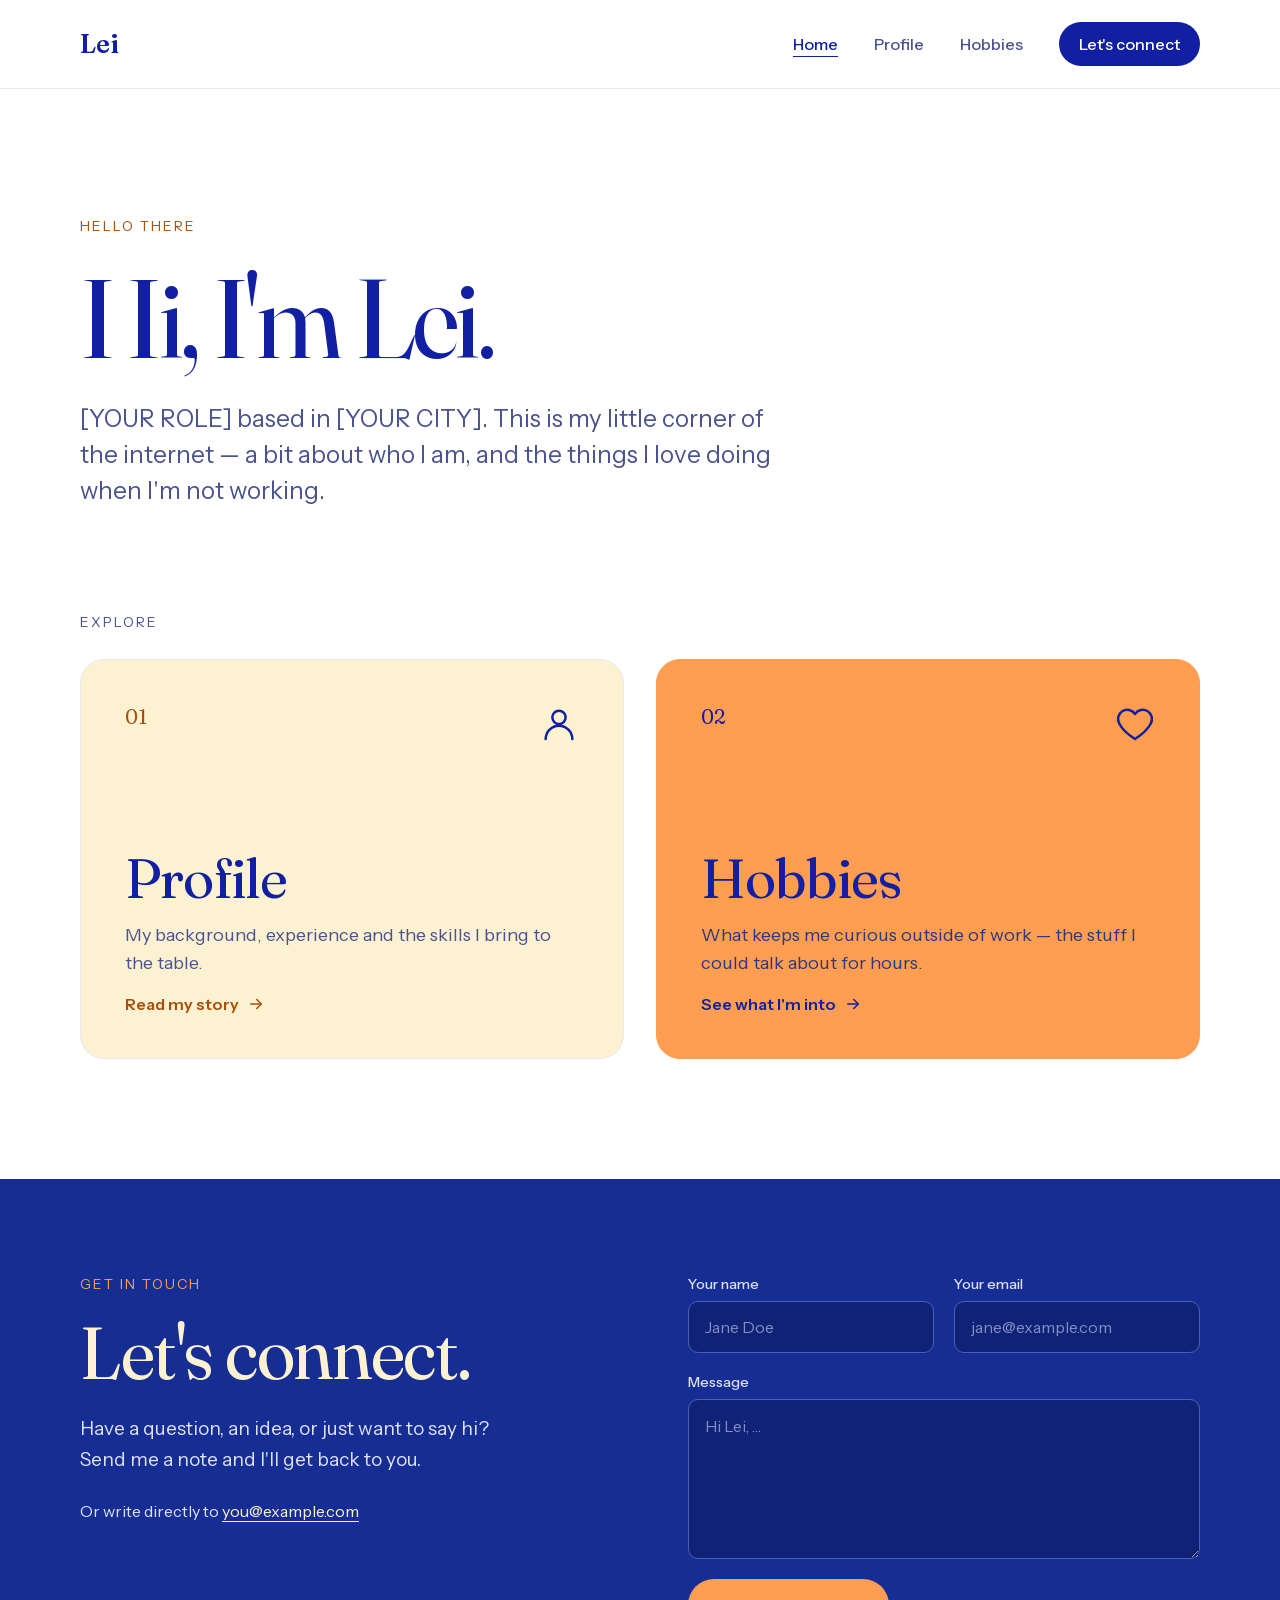
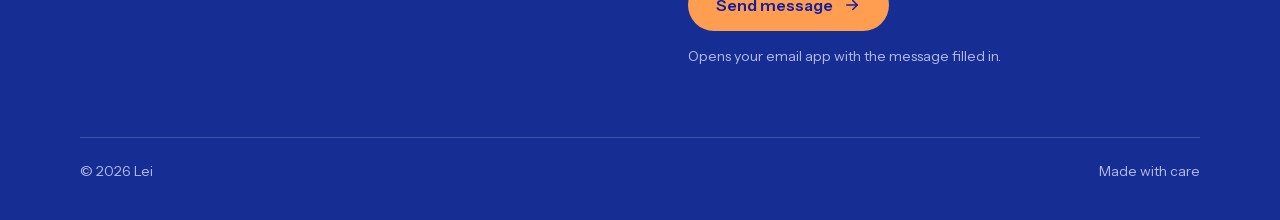
==== index.html @ b647a914 "Build personal website from design Implements the Home, Profile and Hobbies pages and the shared Let" ====
<!DOCTYPE html>
<html lang="en">
<head>
  <meta charset="utf-8">
  <meta name="viewport" content="width=device-width, initial-scale=1">
  <title>Lei — Personal Website</title>
  <meta name="description" content="Hi, I'm Lei. A bit about who I am, and the things I love doing when I'm not working.">
  <link rel="icon" href="data:image/svg+xml,<svg xmlns='http://www.w3.org/2000/svg' viewBox='0 0 64 64'><rect width='64' height='64' rx='16' fill='%23111FA2'/><text x='50%25' y='54%25' dominant-baseline='middle' text-anchor='middle' font-family='Georgia,serif' font-size='40' fill='%23FCF1D0'>L</text></svg>">
  <link rel="preload" href="fonts/fraunces-latin.woff2" as="font" type="font/woff2" crossorigin>
  <link rel="preload" href="fonts/instrument-sans-latin.woff2" as="font" type="font/woff2" crossorigin>
  <link rel="stylesheet" href="css/fonts.css">
  <link rel="stylesheet" href="css/style.css">
  <script src="js/main.js" defer></script>
</head>
<body>
  <header class="site-nav">
    <nav class="container site-nav__inner" aria-label="Main">
      <a href="index.html" class="site-nav__logo">Lei</a>
      <button class="site-nav__toggle" type="button" aria-expanded="false" aria-controls="nav-links" aria-label="Toggle menu">
        <svg width="20" height="20" viewBox="0 0 24 24" fill="none" stroke="currentColor" stroke-width="2" stroke-linecap="round" aria-hidden="true"><path d="M4 7h16M4 12h16M4 17h16"/></svg>
      </button>
      <div class="site-nav__links" id="nav-links">
        <a href="index.html" aria-current="page">Home</a>
        <a href="profile.html">Profile</a>
        <a href="hobbies.html">Hobbies</a>
        <a href="#connect" class="btn btn--nav">Let's connect</a>
      </div>
    </nav>
  </header>

  <main>
    <section class="container hero">
      <div class="eyebrow">Hello there</div>
      <h1>Hi, I'm Lei.</h1>
      <p>[YOUR ROLE] based in [YOUR CITY]. This is my little corner of the internet — a bit about who I am, and the things I love doing when I'm not working.</p>
    </section>

    <section class="container explore" aria-label="Explore">
      <div class="eyebrow eyebrow--muted">Explore</div>
      <div class="explore__grid">
        <a href="profile.html" class="explore-card explore-card--cream">
          <div class="explore-card__top">
            <span class="explore-card__num">01</span>
            <svg width="40" height="40" viewBox="0 0 24 24" fill="none" stroke="currentColor" stroke-width="1.5" stroke-linecap="round" stroke-linejoin="round" aria-hidden="true"><circle cx="12" cy="8" r="4"/><path d="M4 21c0-4.4 3.6-8 8-8s8 3.6 8 8"/></svg>
          </div>
          <div class="explore-card__body">
            <h2>Profile</h2>
            <p>My background, experience and the skills I bring to the table.</p>
            <span class="explore-card__cta">Read my story <svg width="18" height="18" viewBox="0 0 24 24" fill="none" stroke="currentColor" stroke-width="2" stroke-linecap="round" stroke-linejoin="round" aria-hidden="true"><path d="M5 12h14"/><path d="M13 6l6 6-6 6"/></svg></span>
          </div>
        </a>
        <a href="hobbies.html" class="explore-card explore-card--orange">
          <div class="explore-card__top">
            <span class="explore-card__num">02</span>
            <svg width="40" height="40" viewBox="0 0 24 24" fill="none" stroke="currentColor" stroke-width="1.5" stroke-linecap="round" stroke-linejoin="round" aria-hidden="true"><path d="M12 21s-7-4.5-9.3-9A5 5 0 0 1 12 6a5 5 0 0 1 9.3 6C19 16.5 12 21 12 21z"/></svg>
          </div>
          <div class="explore-card__body">
            <h2>Hobbies</h2>
            <p>What keeps me curious outside of work — the stuff I could talk about for hours.</p>
            <span class="explore-card__cta">See what I'm into <svg width="18" height="18" viewBox="0 0 24 24" fill="none" stroke="currentColor" stroke-width="2" stroke-linecap="round" stroke-linejoin="round" aria-hidden="true"><path d="M5 12h14"/><path d="M13 6l6 6-6 6"/></svg></span>
          </div>
        </a>
      </div>
    </section>
  </main>

  <section class="connect" id="connect" aria-labelledby="connect-title">
    <div class="container connect__inner">
      <div class="connect__grid">
        <div class="connect__intro">
          <div class="eyebrow">Get in touch</div>
          <h2 id="connect-title">Let's connect.</h2>
          <p>Have a question, an idea, or just want to say hi? Send me a note and I'll get back to you.</p>
          <p class="connect__direct">Or write directly to <a href="mailto:you@example.com" data-email>you@example.com</a></p>
        </div>
        <form class="connect-form">
          <div class="connect-form__row">
            <div class="field">
              <label for="c-name">Your name</label>
              <input id="c-name" name="name" type="text" placeholder="Jane Doe" autocomplete="name">
            </div>
            <div class="field">
              <label for="c-email">Your email</label>
              <input id="c-email" name="email" type="email" placeholder="jane@example.com" autocomplete="email">
            </div>
          </div>
          <div class="field">
            <label for="c-msg">Message</label>
            <textarea id="c-msg" name="message" placeholder="Hi Lei, …"></textarea>
          </div>
          <div class="connect-form__actions">
            <button type="submit" class="btn btn--send">Send message
              <svg width="18" height="18" viewBox="0 0 24 24" fill="none" stroke="currentColor" stroke-width="2" stroke-linecap="round" stroke-linejoin="round" aria-hidden="true"><path d="M5 12h14"/><path d="M13 6l6 6-6 6"/></svg>
            </button>
            <span class="connect-form__hint">Opens your email app with the message filled in.</span>
          </div>
        </form>
      </div>
      <footer class="site-footer">
        <span>© <span data-year>2026</span> Lei</span>
        <span>Made with care</span>
      </footer>
    </div>
  </section>
</body>
</html>
---- css/fonts.css ----
/* Self-hosted variable fonts (SIL Open Font License), extracted from the design export */
@font-face {
  font-family: 'Fraunces';
  font-style: normal;
  font-weight: 400 600;
  font-display: swap;
  src: url('../fonts/fraunces-vietnamese.woff2') format('woff2');
  unicode-range: U+0102-0103, U+0110-0111, U+0128-0129, U+0168-0169, U+01A0-01A1, U+01AF-01B0, U+0300-0301, U+0303-0304, U+0308-0309, U+0323, U+0329, U+1EA0-1EF9, U+20AB;
}
@font-face {
  font-family: 'Fraunces';
  font-style: normal;
  font-weight: 400 600;
  font-display: swap;
  src: url('../fonts/fraunces-latin-ext.woff2') format('woff2');
  unicode-range: U+0100-02BA, U+02BD-02C5, U+02C7-02CC, U+02CE-02D7, U+02DD-02FF, U+0304, U+0308, U+0329, U+1D00-1DBF, U+1E00-1E9F, U+1EF2-1EFF, U+2020, U+20A0-20AB, U+20AD-20C0, U+2113, U+2C60-2C7F, U+A720-A7FF;
}
@font-face {
  font-family: 'Fraunces';
  font-style: normal;
  font-weight: 400 600;
  font-display: swap;
  src: url('../fonts/fraunces-latin.woff2') format('woff2');
  unicode-range: U+0000-00FF, U+0131, U+0152-0153, U+02BB-02BC, U+02C6, U+02DA, U+02DC, U+0304, U+0308, U+0329, U+2000-206F, U+20AC, U+2122, U+2191, U+2193, U+2212, U+2215, U+FEFF, U+FFFD;
}
@font-face {
  font-family: 'Instrument Sans';
  font-style: normal;
  font-weight: 400 600;
  font-display: swap;
  src: url('../fonts/instrument-sans-latin-ext.woff2') format('woff2');
  unicode-range: U+0100-02BA, U+02BD-02C5, U+02C7-02CC, U+02CE-02D7, U+02DD-02FF, U+0304, U+0308, U+0329, U+1D00-1DBF, U+1E00-1E9F, U+1EF2-1EFF, U+2020, U+20A0-20AB, U+20AD-20C0, U+2113, U+2C60-2C7F, U+A720-A7FF;
}
@font-face {
  font-family: 'Instrument Sans';
  font-style: normal;
  font-weight: 400 600;
  font-display: swap;
  src: url('../fonts/instrument-sans-latin.woff2') format('woff2');
  unicode-range: U+0000-00FF, U+0131, U+0152-0153, U+02BB-02BC, U+02C6, U+02DA, U+02DC, U+0304, U+0308, U+0329, U+2000-206F, U+20AC, U+2122, U+2191, U+2193, U+2212, U+2215, U+FEFF, U+FFFD;
}
---- css/style.css ----
/* ==========================================================
   Lei — Personal Website
   Design tokens taken from design/Lei — Personal Website.html
   ========================================================== */

:root {
  /* Colors */
  --navy: #111FA2;
  --navy-deep: #162E93;
  --navy-input: #0F2275;
  --ink-2: #2E3780;
  --muted: #4A5290;
  --line: #E6E8F4;
  --rust: #A84F0C;
  --orange: #FF9D50;
  --cream: #FCF1D0;
  --sand: #F5E2AE;
  --sand-line: #C9AF6E;
  --lavender: #D8DCF5;
  --lavender-line: #8C93D8;
  --peach: #FFD9BA;
  --peach-line: #E0A070;
  --white: #FFFFFF;

  /* Footer / connect tones */
  --connect-text: #DEE1F8;
  --connect-muted: #B4BBEB;
  --connect-border: #4A5FB8;
  --connect-rule: #3A50AE;

  /* Type */
  --serif: 'Fraunces', Georgia, serif;
  --sans: 'Instrument Sans', system-ui, -apple-system, 'Segoe UI', sans-serif;

  /* Layout */
  --max: 1280px;
  --gutter: 80px;
}

*,
*::before,
*::after { box-sizing: border-box; }

html { scroll-behavior: smooth; }

body {
  margin: 0;
  font-family: var(--sans);
  background: var(--white);
  color: var(--navy);
  -webkit-font-smoothing: antialiased;
}

img { display: block; max-width: 100%; }

a { color: var(--rust); }
a:hover { color: var(--navy); }

:focus-visible {
  outline: 2px solid var(--orange);
  outline-offset: 3px;
}

.container {
  width: 100%;
  max-width: var(--max);
  margin: 0 auto;
  padding-left: var(--gutter);
  padding-right: var(--gutter);
}

.eyebrow {
  font-size: 14px;
  letter-spacing: 0.14em;
  text-transform: uppercase;
  color: var(--rust);
}

.eyebrow--muted { color: var(--muted); }

.serif { font-family: var(--serif); }

/* ---------- Nav ---------- */

.site-nav {
  border-bottom: 1px solid var(--line);
  background: var(--white);
  position: sticky;
  top: 0;
  z-index: 10;
}

.site-nav__inner {
  height: 88px;
  display: flex;
  align-items: center;
  justify-content: space-between;
}

.site-nav__logo {
  font-family: var(--serif);
  font-size: 26px;
  font-weight: 600;
  color: var(--navy);
  text-decoration: none;
}

.site-nav__logo:hover { color: var(--navy); }

.site-nav__links {
  display: flex;
  align-items: center;
  gap: 36px;
  font-size: 16px;
  font-weight: 500;
}

.site-nav__links a {
  color: var(--muted);
  text-decoration: none;
}

.site-nav__links a:hover { color: var(--navy); }

.site-nav__links a[aria-current="page"] {
  color: var(--navy);
  text-decoration: underline;
  text-underline-offset: 6px;
}

.btn {
  display: inline-flex;
  align-items: center;
  gap: 10px;
  border-radius: 999px;
  font-weight: 600;
  text-decoration: none;
  transition: transform 0.15s ease, background-color 0.15s ease;
}

.btn:hover { transform: translateY(-1px); }

.site-nav__links .btn--nav {
  height: 44px;
  padding: 0 20px;
  background: var(--navy);
  color: var(--white);
  font-weight: 500;
}

.site-nav__links .btn--nav:hover { color: var(--white); background: var(--navy-deep); }

.site-nav__toggle {
  display: none;
  width: 44px;
  height: 44px;
  border: 1px solid var(--line);
  border-radius: 999px;
  background: var(--white);
  color: var(--navy);
  cursor: pointer;
  align-items: center;
  justify-content: center;
}

/* ---------- Page header ---------- */

.page-header {
  padding-top: 104px;
  padding-bottom: 56px;
  display: flex;
  flex-direction: column;
  gap: 24px;
}

.page-header h1 {
  margin: 0;
  font-family: var(--serif);
  font-weight: 400;
  font-size: 88px;
  line-height: 1;
  letter-spacing: -0.03em;
}

.page-header__lead {
  margin: 0;
  max-width: 640px;
  font-size: 20px;
  line-height: 1.55;
  color: var(--muted);
}

/* ---------- Home ---------- */

.hero {
  padding-top: 128px;
  padding-bottom: 104px;
  display: flex;
  flex-direction: column;
  gap: 28px;
}

.hero h1 {
  margin: 0;
  font-family: var(--serif);
  font-weight: 400;
  font-size: 112px;
  line-height: 0.98;
  letter-spacing: -0.03em;
}

.hero p {
  margin: 0;
  max-width: 720px;
  font-size: 24px;
  line-height: 1.5;
  color: var(--muted);
}

.explore {
  padding-bottom: 120px;
  display: flex;
  flex-direction: column;
  gap: 28px;
}

.explore__grid {
  display: grid;
  grid-template-columns: repeat(2, minmax(0, 1fr));
  gap: 32px;
}

.explore-card {
  min-height: 400px;
  padding: 44px;
  border-radius: 24px;
  color: var(--navy);
  text-decoration: none;
  display: flex;
  flex-direction: column;
  justify-content: space-between;
  gap: 40px;
  transition: transform 0.2s ease, box-shadow 0.2s ease;
}

.explore-card:hover {
  color: var(--navy);
  transform: translateY(-4px);
  box-shadow: 0 16px 40px -20px rgba(17, 31, 162, 0.35);
}

.explore-card--cream { background: var(--cream); border: 1px solid var(--line); }
.explore-card--orange { background: var(--orange); border: 1px solid var(--orange); }

.explore-card__top {
  display: flex;
  justify-content: space-between;
  align-items: flex-start;
}

.explore-card__num {
  font-family: var(--serif);
  font-size: 20px;
  color: var(--rust);
}

.explore-card--orange .explore-card__num { color: var(--navy); }

.explore-card__body {
  display: flex;
  flex-direction: column;
  gap: 16px;
}

.explore-card h2 {
  margin: 0;
  font-family: var(--serif);
  font-weight: 400;
  font-size: 56px;
  line-height: 1;
  letter-spacing: -0.02em;
}

.explore-card p {
  margin: 0;
  font-size: 18px;
  line-height: 1.55;
  color: var(--muted);
}

.explore-card--orange p { color: var(--ink-2); }

.explore-card__cta {
  display: inline-flex;
  align-items: center;
  gap: 8px;
  font-weight: 600;
  font-size: 16px;
  color: var(--rust);
}

.explore-card--orange .explore-card__cta { color: var(--navy); }

.explore-card__cta svg { transition: transform 0.2s ease; }
.explore-card:hover .explore-card__cta svg { transform: translateX(4px); }

/* ---------- Photo placeholders ---------- */

.photo {
  box-sizing: border-box;
  display: flex;
  align-items: center;
  justify-content: center;
  overflow: hidden;
  font-size: 16px;
  font-weight: 500;
  color: var(--muted);
  text-align: center;
}

.photo img {
  width: 100%;
  height: 100%;
  object-fit: cover;
}

/* Dashed border only while it's still a placeholder */
.photo:not(:has(img)) { border: 1px dashed var(--sand-line); }

.photo--sand { background: var(--sand); }
.photo--lavender { background: var(--lavender); }
.photo--lavender:not(:has(img)) { border-color: var(--lavender-line); }
.photo--peach { background: var(--peach); }
.photo--peach:not(:has(img)) { border-color: var(--peach-line); }

/* ---------- Profile ---------- */

.about {
  padding-bottom: 112px;
  display: flex;
  gap: 72px;
  align-items: flex-start;
}

.about__photo {
  width: 400px;
  height: 480px;
  flex-shrink: 0;
  border-radius: 24px;
}

.about__text {
  flex-grow: 1;
  display: flex;
  flex-direction: column;
  gap: 28px;
}

.about__intro {
  margin: 0;
  font-family: var(--serif);
  font-size: 32px;
  line-height: 1.3;
  letter-spacing: -0.01em;
}

.about__text > p:not(.about__intro) {
  margin: 0;
  font-size: 18px;
  line-height: 1.7;
  color: var(--muted);
}

.facts {
  display: grid;
  grid-template-columns: repeat(3, minmax(0, 1fr));
  gap: 24px;
  padding-top: 28px;
  border-top: 1px solid var(--line);
  margin: 0;
}

.facts div {
  display: flex;
  flex-direction: column;
  gap: 6px;
}

.facts dt {
  font-size: 13px;
  letter-spacing: 0.1em;
  text-transform: uppercase;
  color: var(--muted);
}

.facts dd {
  margin: 0;
  font-size: 18px;
  font-weight: 500;
}

.section-title {
  margin: 0;
  font-family: var(--serif);
  font-weight: 400;
  font-size: 44px;
  letter-spacing: -0.02em;
}

.experience {
  padding-bottom: 120px;
  display: flex;
  flex-direction: column;
  gap: 56px;
}

.experience__list {
  display: flex;
  flex-direction: column;
  gap: 120px;
}

.role {
  display: flex;
  align-items: center;
  gap: 80px;
}

.role--reverse { flex-direction: row-reverse; }

.role__photo {
  width: 540px;
  height: 560px;
  flex-shrink: 0;
}

.role__text {
  flex-grow: 1;
  display: flex;
  flex-direction: column;
  gap: 32px;
}

.role__head {
  display: flex;
  flex-direction: column;
  gap: 8px;
}

.role__dates { font-size: 17px; }

.role h3 {
  margin: 0;
  font-size: 36px;
  font-weight: 600;
  line-height: 1.15;
  letter-spacing: -0.01em;
}

.role__title {
  font-size: 32px;
  font-weight: 400;
  line-height: 1.2;
}

.role__desc {
  display: flex;
  flex-direction: column;
  gap: 20px;
  max-width: 420px;
}

.role__desc p {
  margin: 0;
  font-size: 18px;
  line-height: 1.6;
  color: var(--ink-2);
}

.skills {
  padding-bottom: 120px;
  display: flex;
  flex-direction: column;
  gap: 28px;
}

.skills__list {
  display: flex;
  flex-wrap: wrap;
  gap: 12px;
  margin: 0;
  padding: 0;
  list-style: none;
}

.skills__list li {
  height: 44px;
  display: inline-flex;
  align-items: center;
  padding: 0 20px;
  border-radius: 999px;
  background: var(--cream);
  border: 1px solid var(--line);
  font-size: 16px;
}

/* ---------- Hobbies ---------- */

.page-header--hobbies { padding-bottom: 72px; }

.hobbies {
  padding-bottom: 120px;
}

.hobbies__grid {
  display: grid;
  grid-template-columns: repeat(3, minmax(0, 1fr));
  gap: 32px;
}

.hobby {
  display: flex;
  flex-direction: column;
  gap: 20px;
}

.hobby__photo {
  height: 280px;
  border-radius: 20px;
  font-size: 15px;
}

.hobby__num {
  font-family: var(--serif);
  font-size: 18px;
  color: var(--rust);
}

.hobby h2 {
  margin: 0;
  font-family: var(--serif);
  font-weight: 400;
  font-size: 36px;
  letter-spacing: -0.01em;
}

.hobby p {
  margin: 0;
  font-size: 17px;
  line-height: 1.6;
  color: var(--muted);
}

/* ---------- Connect / footer ---------- */

.connect {
  background: var(--navy-deep);
  color: var(--cream);
  scroll-margin-top: 88px;
}

.connect__inner {
  padding-top: 96px;
  padding-bottom: 40px;
  display: flex;
  flex-direction: column;
  gap: 72px;
}

.connect__grid {
  display: grid;
  grid-template-columns: repeat(2, minmax(0, 1fr));
  column-gap: 96px;
  row-gap: 56px;
}

.connect__intro {
  display: flex;
  flex-direction: column;
  gap: 24px;
}

.connect__intro .eyebrow { color: var(--orange); }

.connect h2 {
  margin: 0;
  font-family: var(--serif);
  font-weight: 400;
  font-size: 72px;
  line-height: 1.02;
  letter-spacing: -0.02em;
}

.connect__intro p {
  margin: 0;
  font-size: 19px;
  line-height: 1.6;
  color: var(--connect-text);
  max-width: 440px;
}

.connect__intro p.connect__direct { font-size: 16px; }

.connect__intro a {
  color: var(--cream);
  text-underline-offset: 4px;
}

.connect__intro a:hover { color: var(--orange); }

.connect-form {
  display: flex;
  flex-direction: column;
  gap: 20px;
}

.connect-form__row {
  display: grid;
  grid-template-columns: repeat(2, minmax(0, 1fr));
  gap: 20px;
}

.field {
  display: flex;
  flex-direction: column;
  gap: 8px;
}

.field label {
  font-size: 14px;
  font-weight: 500;
  color: var(--connect-text);
}

.field input,
.field textarea {
  width: 100%;
  padding: 0 16px;
  border-radius: 10px;
  border: 1px solid var(--connect-border);
  background: var(--navy-input);
  color: var(--cream);
  font-family: inherit;
  font-size: 16px;
}

.field input { height: 52px; }

.field textarea {
  height: 160px;
  padding: 14px 16px;
  line-height: 1.5;
  resize: vertical;
}

.field input::placeholder,
.field textarea::placeholder { color: var(--connect-muted); opacity: 0.7; }

.field input:focus,
.field textarea:focus {
  outline: none;
  border-color: var(--orange);
}

.connect-form__actions {
  display: flex;
  align-items: center;
  flex-wrap: wrap;
  gap: 16px;
}

.btn--send {
  height: 52px;
  padding: 0 28px;
  border: 0;
  background: var(--orange);
  color: var(--navy);
  font-family: inherit;
  font-size: 16px;
  cursor: pointer;
}

.btn--send:hover { color: var(--navy); background: #FFAE6B; }

.connect-form__hint {
  font-size: 14px;
  color: var(--connect-muted);
}

.site-footer {
  display: flex;
  justify-content: space-between;
  align-items: center;
  gap: 16px;
  padding-top: 24px;
  border-top: 1px solid var(--connect-rule);
  font-size: 14px;
  color: var(--connect-muted);
}

/* ---------- Responsive ---------- */

@media (max-width: 1100px) {
  :root { --gutter: 48px; }

  .role,
  .role--reverse { gap: 48px; }
  .role__photo { width: 45%; height: 460px; }
  .about { gap: 48px; }
  .about__photo { width: 320px; height: 400px; }
}

@media (max-width: 860px) {
  :root { --gutter: 24px; }

  .site-nav__toggle { display: inline-flex; }

  .site-nav__links {
    display: none;
    position: absolute;
    top: 88px;
    left: 0;
    right: 0;
    flex-direction: column;
    align-items: stretch;
    gap: 0;
    padding: 8px var(--gutter) 24px;
    background: var(--white);
    border-bottom: 1px solid var(--line);
  }

  .site-nav.is-open .site-nav__links { display: flex; }

  .site-nav__links a:not(.btn) {
    padding: 14px 0;
    border-bottom: 1px solid var(--line);
  }

  .site-nav__links .btn--nav {
    margin-top: 16px;
    justify-content: center;
  }

  .hero { padding-top: 80px; padding-bottom: 64px; }
  .hero h1 { font-size: clamp(56px, 14vw, 112px); }
  .hero p { font-size: 20px; }

  .page-header { padding-top: 64px; padding-bottom: 40px; }
  .page-header h1 { font-size: clamp(52px, 12vw, 88px); }

  .explore__grid,
  .hobbies__grid,
  .connect__grid,
  .connect-form__row { grid-template-columns: 1fr; }

  .explore-card { min-height: 320px; padding: 32px; }
  .explore-card h2 { font-size: 44px; }

  .about { flex-direction: column; }
  .about__photo { width: 100%; max-width: 400px; height: auto; aspect-ratio: 5 / 6; }
  .about__intro { font-size: 26px; }
  .facts { grid-template-columns: 1fr; }

  .experience__list { gap: 72px; }
  .role,
  .role--reverse { flex-direction: column; align-items: stretch; gap: 32px; }
  .role__photo { width: 100%; height: auto; aspect-ratio: 27 / 28; }
  .role h3 { font-size: 30px; }
  .role__title { font-size: 26px; }
  .role__desc { max-width: none; }

  .section-title { font-size: 36px; }

  .connect__inner { padding-top: 72px; gap: 56px; }
  .connect h2 { font-size: clamp(44px, 11vw, 72px); }
}

@media (prefers-reduced-motion: reduce) {
  html { scroll-behavior: auto; }
  *, *::before, *::after { transition: none !important; }
}
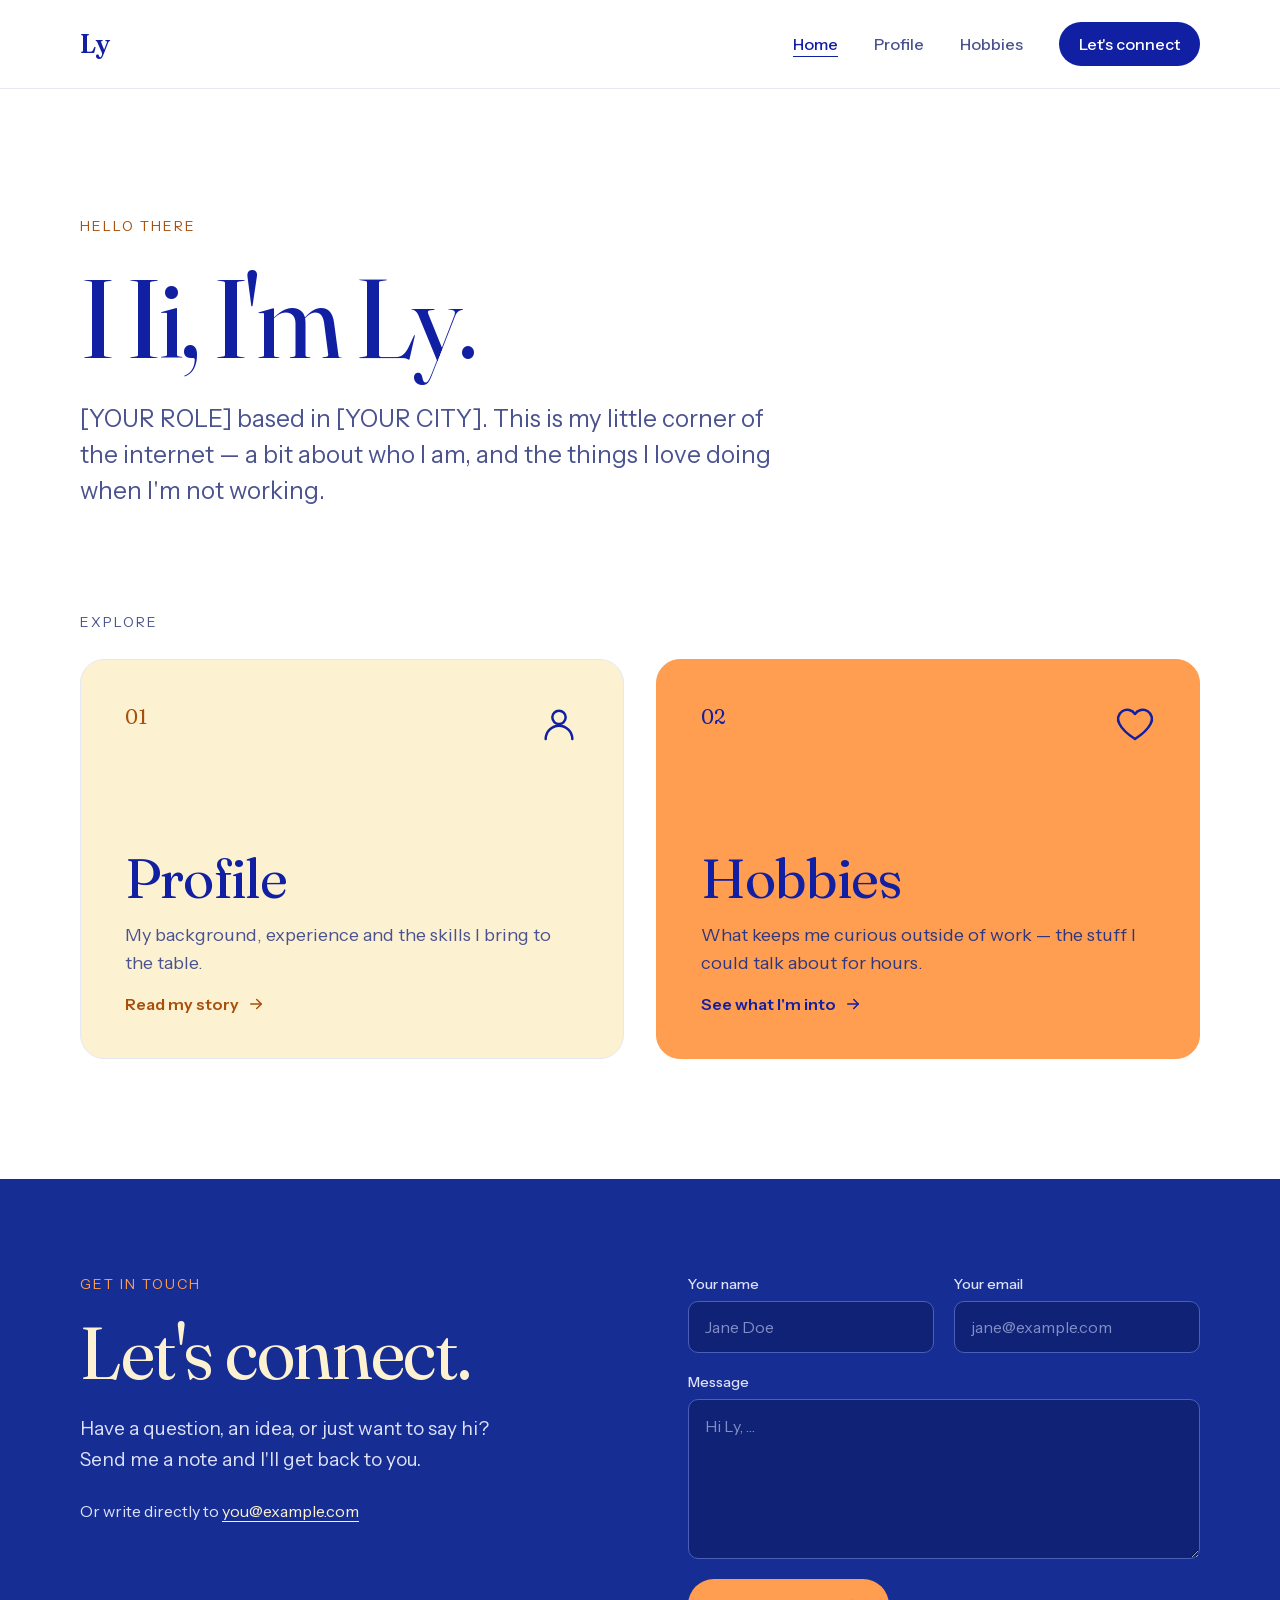
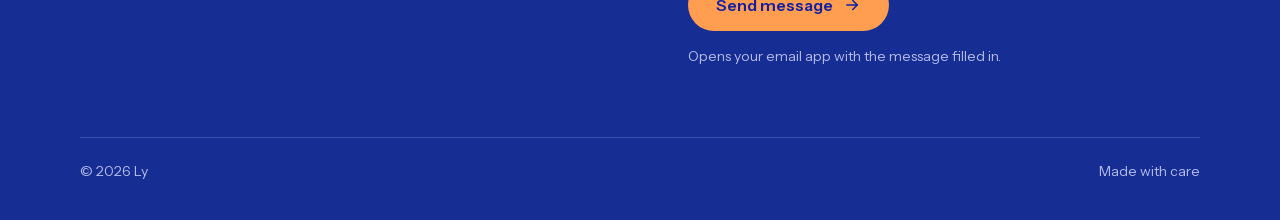
==== commit 16fb4310: "Change site name from Lei to Ly Co-Authored-By: Claude Opus 5.5 <noreply@anthropic.com> Claude-Sessi" ====
--- a/index.html
+++ b/index.html
@@ -3,8 +3,8 @@
 <head>
   <meta charset="utf-8">
   <meta name="viewport" content="width=device-width, initial-scale=1">
-  <title>Lei — Personal Website</title>
-  <meta name="description" content="Hi, I'm Lei. A bit about who I am, and the things I love doing when I'm not working.">
+  <title>Ly — Personal Website</title>
+  <meta name="description" content="Hi, I'm Ly. A bit about who I am, and the things I love doing when I'm not working.">
   <link rel="icon" href="data:image/svg+xml,<svg xmlns='http://www.w3.org/2000/svg' viewBox='0 0 64 64'><rect width='64' height='64' rx='16' fill='%23111FA2'/><text x='50%25' y='54%25' dominant-baseline='middle' text-anchor='middle' font-family='Georgia,serif' font-size='40' fill='%23FCF1D0'>L</text></svg>">
   <link rel="preload" href="fonts/fraunces-latin.woff2" as="font" type="font/woff2" crossorigin>
   <link rel="preload" href="fonts/instrument-sans-latin.woff2" as="font" type="font/woff2" crossorigin>
@@ -15,7 +15,7 @@
 <body>
   <header class="site-nav">
     <nav class="container site-nav__inner" aria-label="Main">
-      <a href="index.html" class="site-nav__logo">Lei</a>
+      <a href="index.html" class="site-nav__logo">Ly</a>
       <button class="site-nav__toggle" type="button" aria-expanded="false" aria-controls="nav-links" aria-label="Toggle menu">
         <svg width="20" height="20" viewBox="0 0 24 24" fill="none" stroke="currentColor" stroke-width="2" stroke-linecap="round" aria-hidden="true"><path d="M4 7h16M4 12h16M4 17h16"/></svg>
       </button>
@@ -31,7 +31,7 @@
   <main>
     <section class="container hero">
       <div class="eyebrow">Hello there</div>
-      <h1>Hi, I'm Lei.</h1>
+      <h1>Hi, I'm Ly.</h1>
       <p>[YOUR ROLE] based in [YOUR CITY]. This is my little corner of the internet — a bit about who I am, and the things I love doing when I'm not working.</p>
     </section>
 
@@ -86,7 +86,7 @@
           </div>
           <div class="field">
             <label for="c-msg">Message</label>
-            <textarea id="c-msg" name="message" placeholder="Hi Lei, …"></textarea>
+            <textarea id="c-msg" name="message" placeholder="Hi Ly, …"></textarea>
           </div>
           <div class="connect-form__actions">
             <button type="submit" class="btn btn--send">Send message
@@ -97,7 +97,7 @@
         </form>
       </div>
       <footer class="site-footer">
-        <span>© <span data-year>2026</span> Lei</span>
+        <span>© <span data-year>2026</span> Ly</span>
         <span>Made with care</span>
       </footer>
     </div>
--- a/css/style.css
+++ b/css/style.css
@@ -1,5 +1,5 @@
 /* ==========================================================
-   Lei — Personal Website
+   Ly — Personal Website
    Design tokens taken from design/Lei — Personal Website.html
    ========================================================== */
 
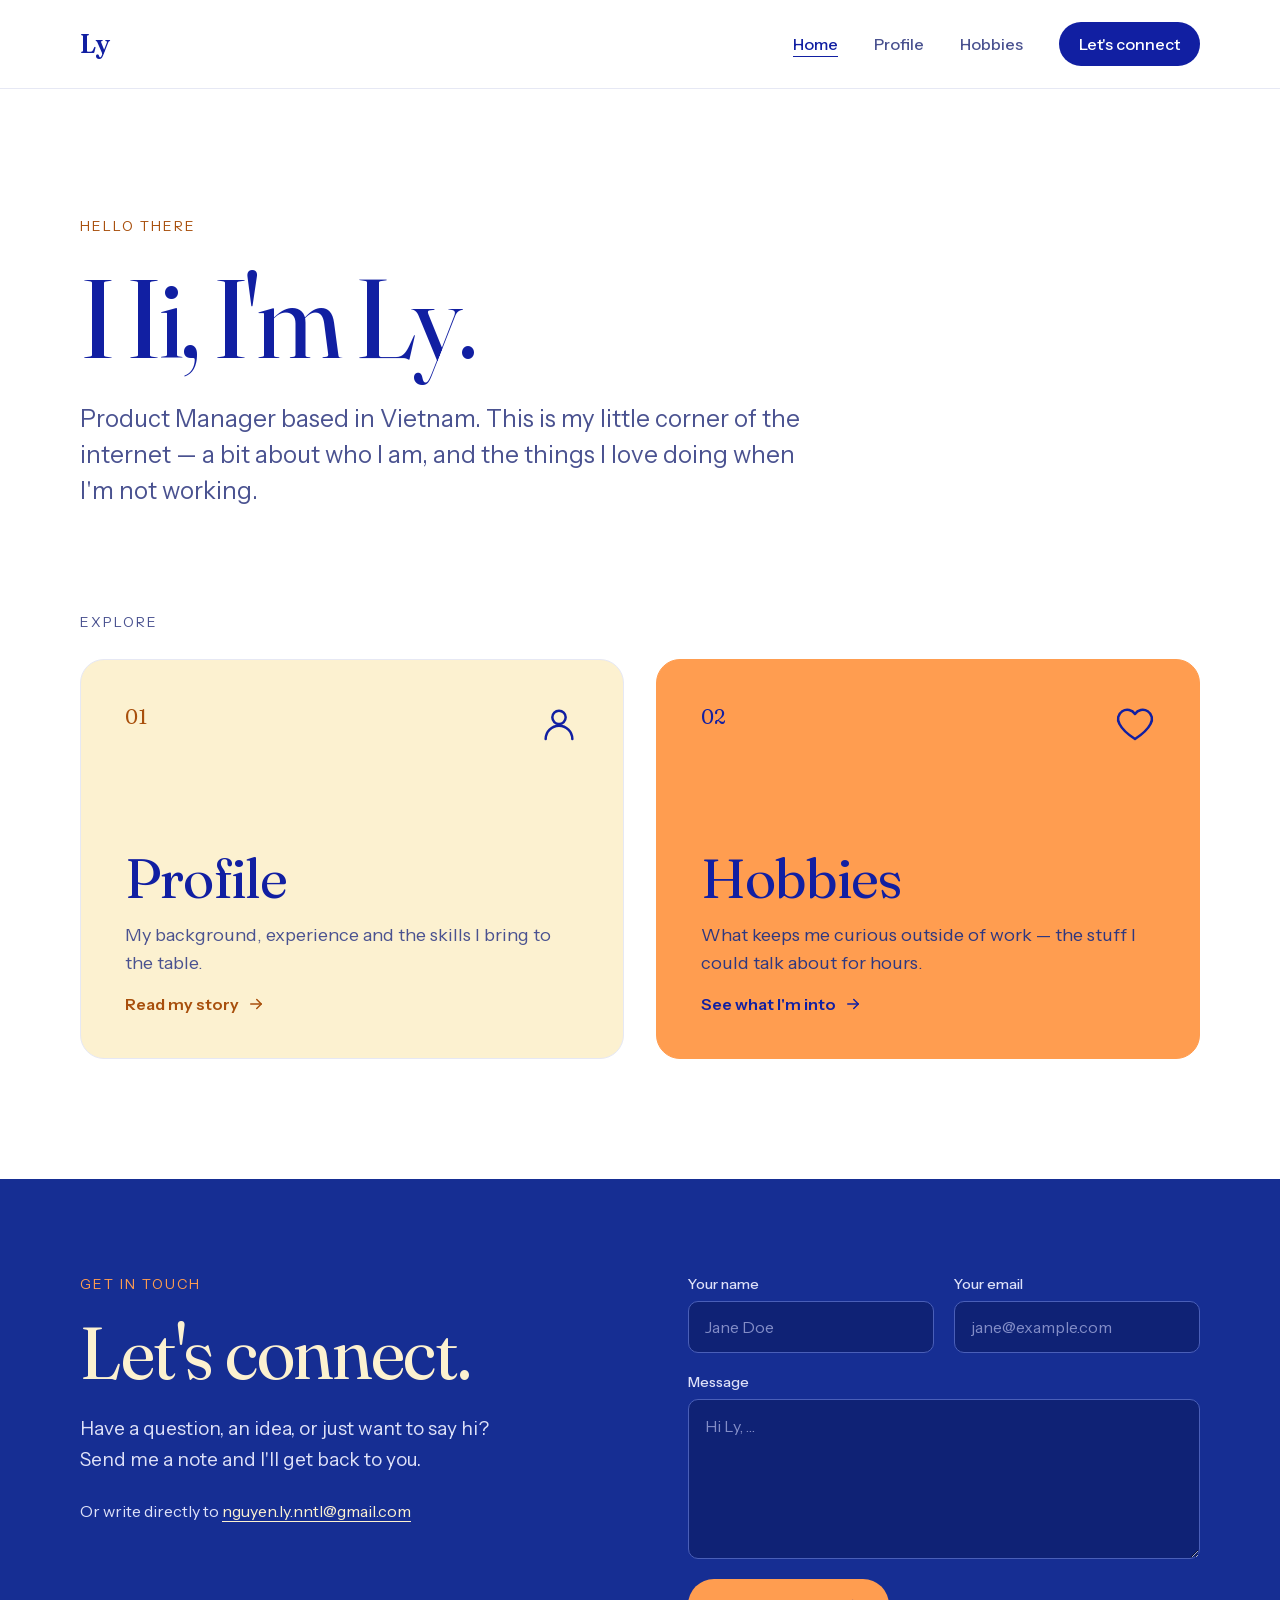
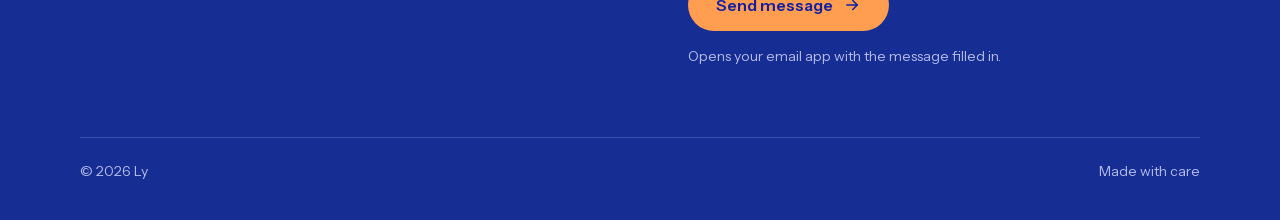
==== commit dd7754b6: "Set contact email and Product Manager intro - Contact email: nguyen.ly.nntl@gmail.com - Home intro: " ====
--- a/index.html
+++ b/index.html
@@ -32,7 +32,7 @@
     <section class="container hero">
       <div class="eyebrow">Hello there</div>
       <h1>Hi, I'm Ly.</h1>
-      <p>[YOUR ROLE] based in [YOUR CITY]. This is my little corner of the internet — a bit about who I am, and the things I love doing when I'm not working.</p>
+      <p>Product Manager based in Vietnam. This is my little corner of the internet — a bit about who I am, and the things I love doing when I'm not working.</p>
     </section>
 
     <section class="container explore" aria-label="Explore">
@@ -71,7 +71,7 @@
           <div class="eyebrow">Get in touch</div>
           <h2 id="connect-title">Let's connect.</h2>
           <p>Have a question, an idea, or just want to say hi? Send me a note and I'll get back to you.</p>
-          <p class="connect__direct">Or write directly to <a href="mailto:you@example.com" data-email>you@example.com</a></p>
+          <p class="connect__direct">Or write directly to <a href="mailto:nguyen.ly.nntl@gmail.com" data-email>nguyen.ly.nntl@gmail.com</a></p>
         </div>
         <form class="connect-form">
           <div class="connect-form__row">
